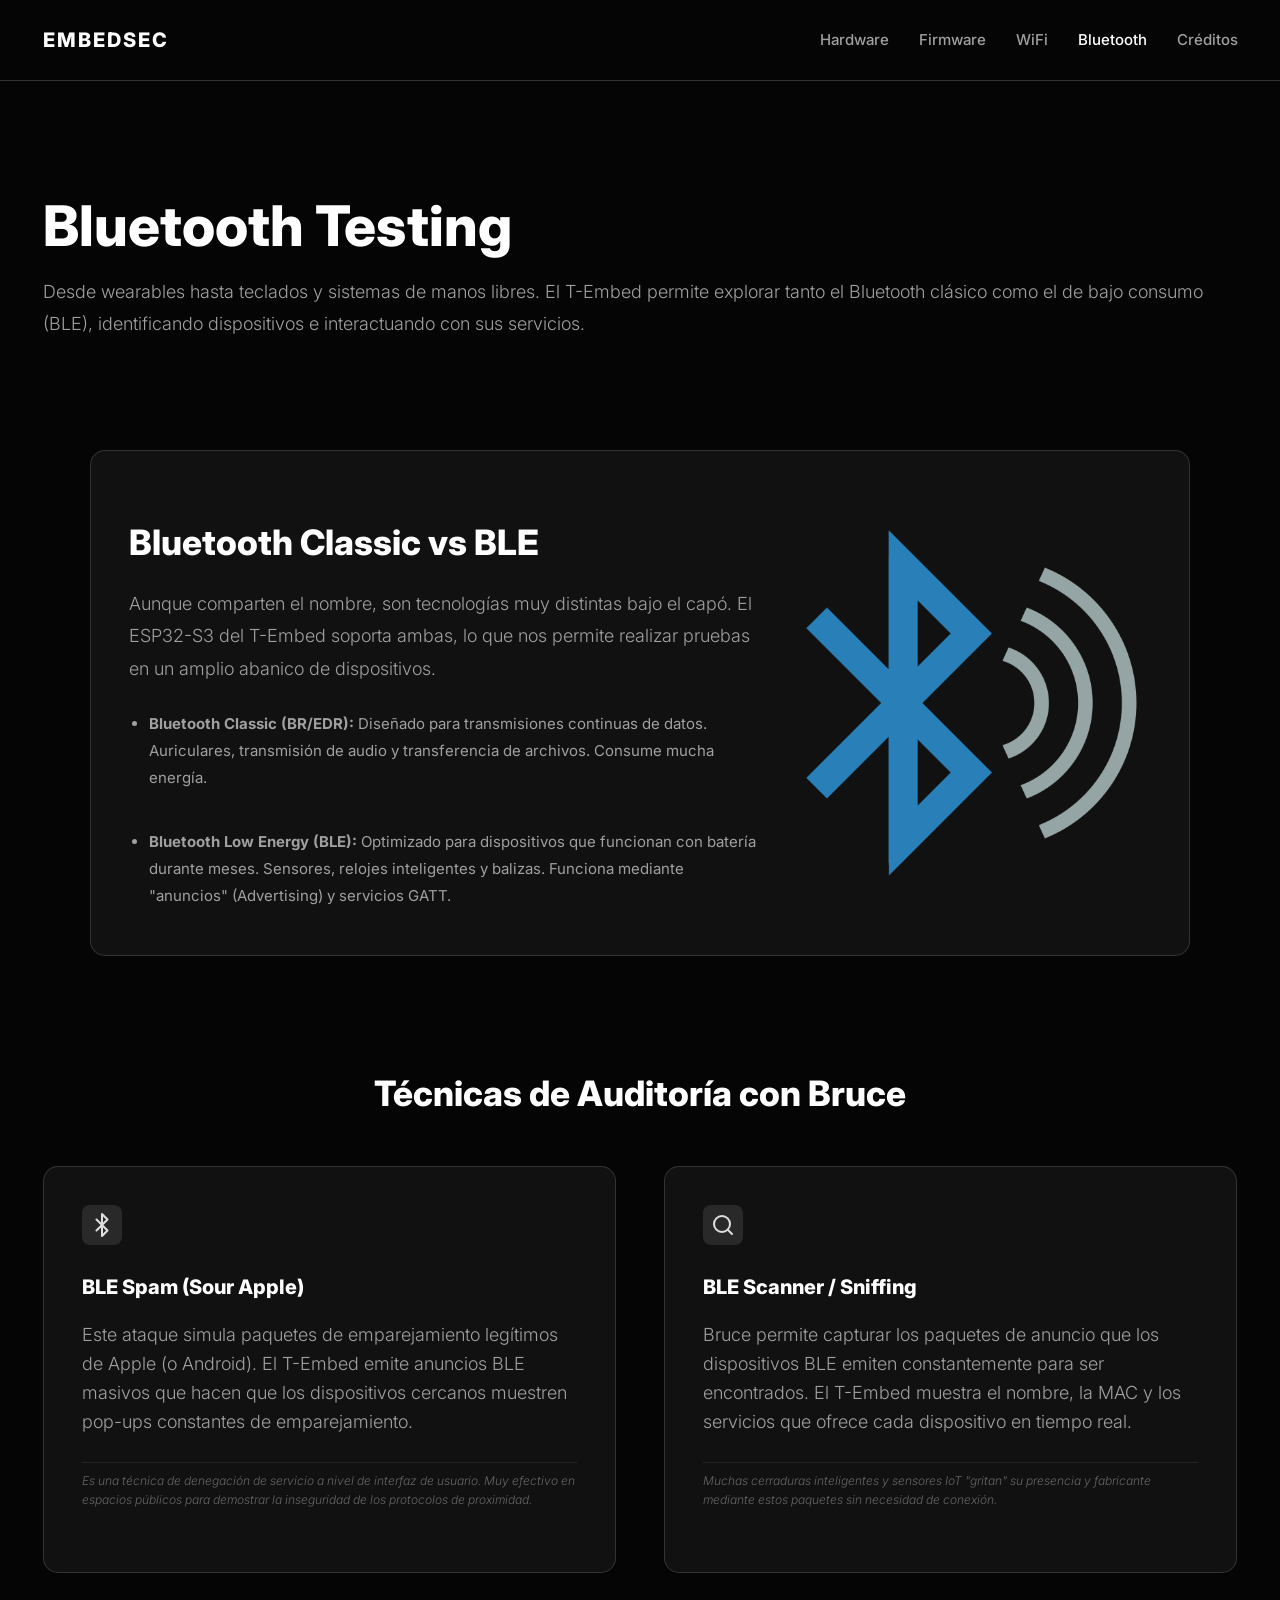
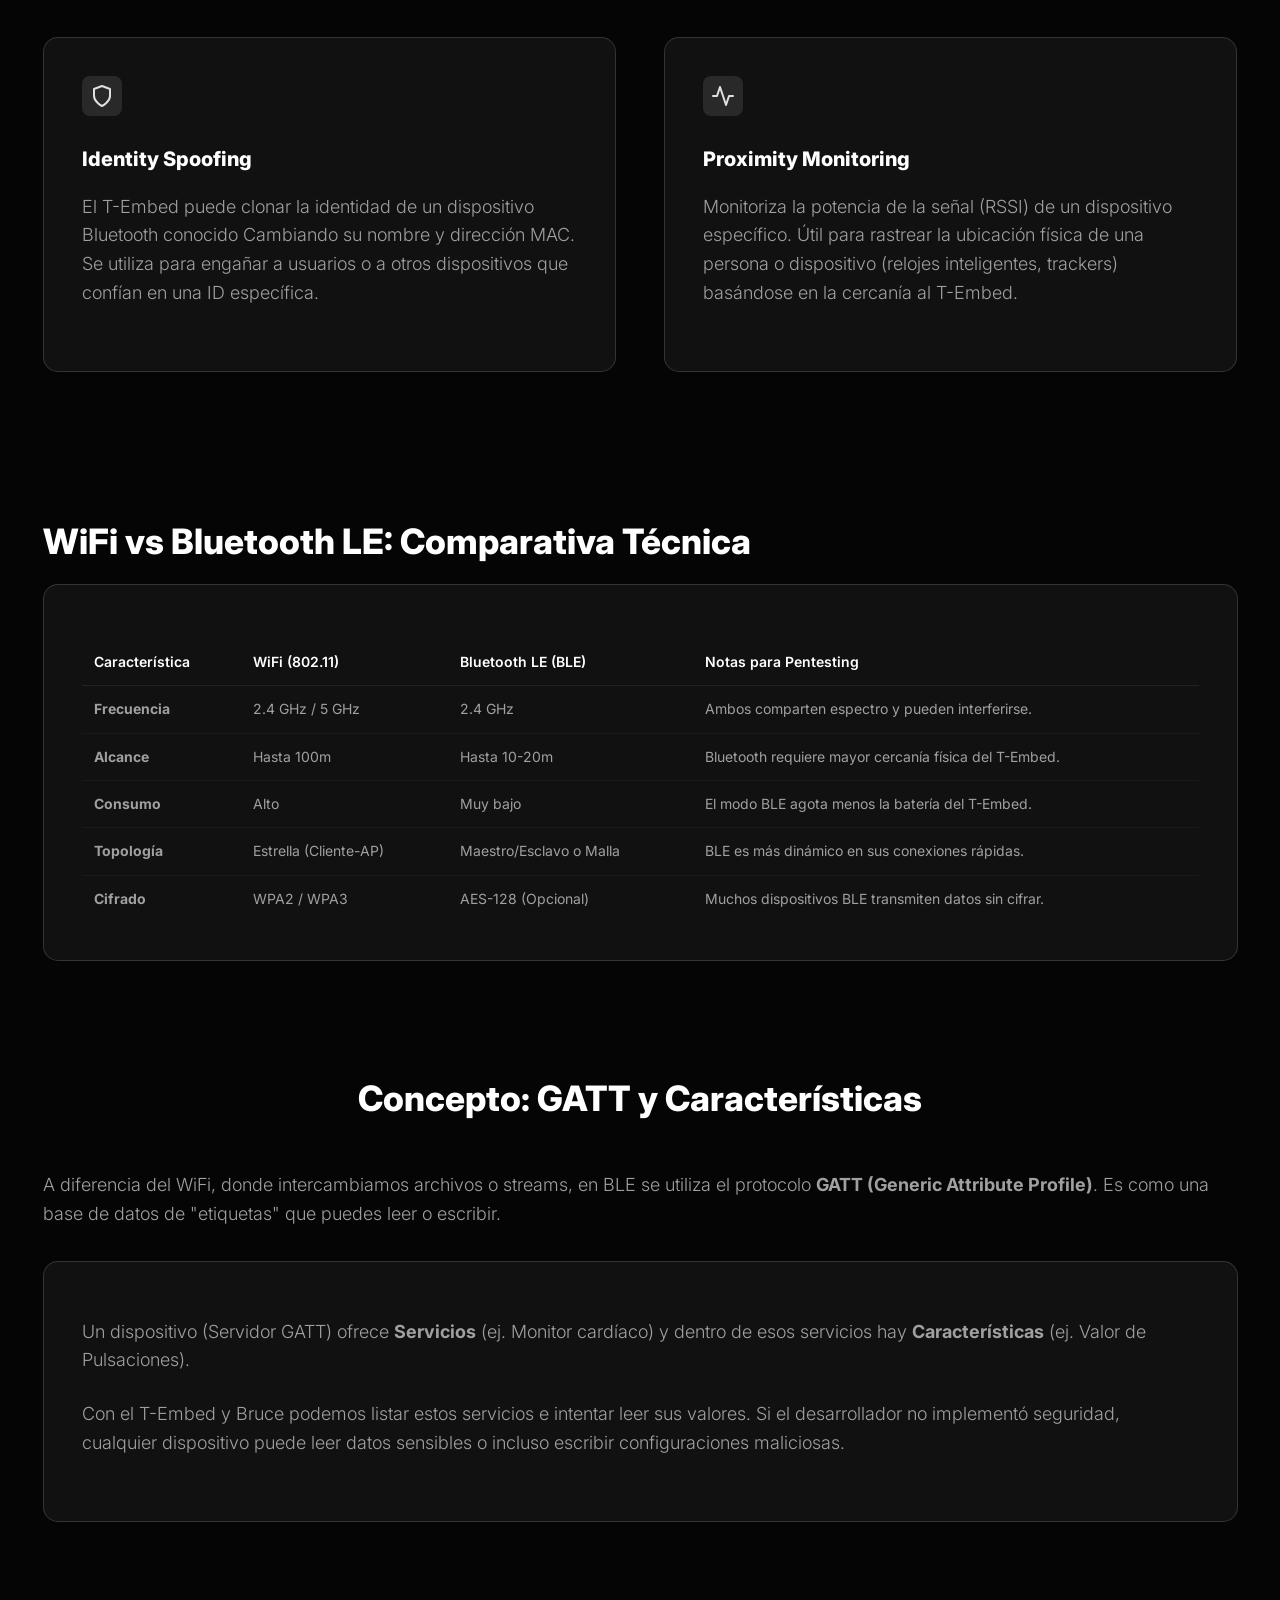
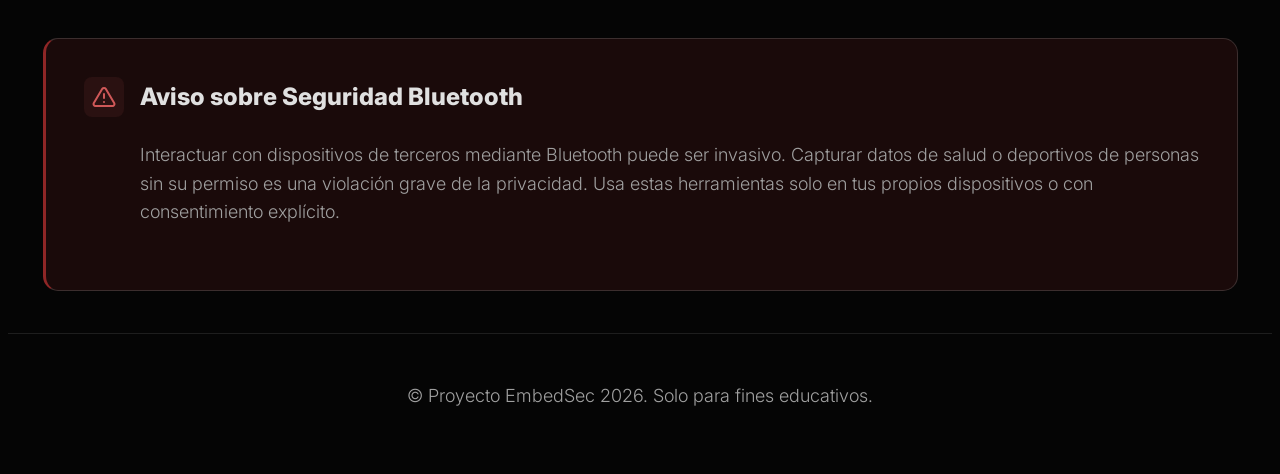
==== html/bluetooth.html @ 403e5043 "He añadido las dos paginas de la ultima entrega con su correspondiente css (no he creado un js apart" ====
<!DOCTYPE html>
<html lang="es">

<head>
    <meta charset="UTF-8">
    <title>EmbedSec | Bluetooth</title>
    <link rel="stylesheet" href="../css/estilos.css">
</head>

<body>
    <!-- barra de navegación -->
    <nav class="barra-arriba">
        <div class="caja">
            <a href="index.html" class="logo">EmbedSec</a>
            <div class="enlaces-menu">
                <a href="index.html">Hardware</a>
                <a href="firmware.html">Firmware</a>
                <a href="wiffi.html">WiFi</a>
                <a href="bluetooth.html" class="activo">Bluetooth</a>
                <a href="creditos.html">Créditos</a>
            </div>
        </div>
    </nav>

    <main>
        <!-- encabezado de la página -->
        <section>
            <div class="caja">
                <h1>Bluetooth Testing</h1>
                <p class="parrafo-grande">
                    Desde wearables hasta teclados y sistemas de manos libres.
                    El T-Embed permite explorar tanto el Bluetooth clásico como el de bajo consumo (BLE),
                    identificando dispositivos e interactuando con sus servicios.
                </p>
            </div>
        </section>

        <!-- Tarjeta Classic vs BLE -->
        <section>
            <div class="caja">
                <div class="tarjeta-cristal tarjeta-intro">
                    <div class="grid-dos-columnas">
                        <div>
                            <h2 class="titulo-ajustado">Bluetooth Classic vs BLE</h2>
                            <p class="parrafo-grande">
                                Aunque comparten el nombre, son tecnologías muy distintas bajo el capó. El ESP32-S3
                                del T-Embed soporta ambas, lo que nos permite realizar pruebas en un amplio abanico
                                de dispositivos.
                            </p>
                            <ul class="lista-gris">
                                <li><strong>Bluetooth Classic (BR/EDR):</strong> Diseñado para transmisiones continuas
                                    de datos.
                                    Auriculares, transmisión de audio y transferencia de archivos. Consume mucha
                                    energía.</li>
                                <br>
                                <li><strong>Bluetooth Low Energy (BLE):</strong> Optimizado para dispositivos que
                                    funcionan
                                    con batería durante meses. Sensores, relojes inteligentes y balizas. Funciona
                                    mediante
                                    "anuncios" (Advertising) y servicios GATT.</li>
                            </ul>
                        </div>
                        <div class="contenedor-imagen">
                            <img src="../images/Logo_bluetooth.png" alt="Logo Bluetooth">
                        </div>
                    </div>
                </div>
            </div>
        </section>

        <!-- Técnicas de Auditoría Bluetooth en Bruce -->
        <section>
            <div class="caja">
                <h2 class="titulo-seccion">Técnicas de Auditoría con Bruce</h2>

                <div class="cuadricula-tarjetas">
                    <!-- BLE Spam -->
                    <div class="tarjeta-cristal">
                        <div class="icono-svg">
                            <!-- Icono "bluetooth" copiado de https://feathericons.com/, una página que proporciona iconos svg listos -->
                            <svg width="24" height="24" viewBox="0 0 24 24" fill="none" stroke="currentColor"
                                stroke-width="2" stroke-linecap="round" stroke-linejoin="round">
                                <polyline points="6.5 6.5 17.5 17.5 12 23 12 1 17.5 6.5 6.5 17.5"></polyline>
                            </svg>
                        </div>
                        <h4>BLE Spam (Sour Apple)</h4>
                        <p>
                            Este ataque simula paquetes de emparejamiento legítimos de Apple (o Android).
                            El T-Embed emite anuncios BLE masivos que hacen que los dispositivos cercanos
                            muestren pop-ups constantes de emparejamiento.
                        </p>
                        <p class="nota-requisito">
                            Es una técnica de denegación de servicio a nivel de interfaz de usuario.
                            Muy efectivo en espacios públicos para demostrar la inseguridad de los protocolos de
                            proximidad.
                        </p>
                    </div>

                    <!-- BLE Scanner -->
                    <div class="tarjeta-cristal">
                        <div class="icono-svg">
                            <!-- Icono "search" copiado de https://feathericons.com/-->
                            <svg width="24" height="24" viewBox="0 0 24 24" fill="none" stroke="currentColor"
                                stroke-width="2" stroke-linecap="round" stroke-linejoin="round">
                                <circle cx="11" cy="11" r="8"></circle>
                                <line x1="21" y1="21" x2="16.65" y2="16.65"></line>
                            </svg>
                        </div>
                        <h4>BLE Scanner / Sniffing</h4>
                        <p>
                            Bruce permite capturar los paquetes de anuncio que los dispositivos BLE emiten
                            constantemente para ser encontrados. El T-Embed muestra el nombre, la MAC
                            y los servicios que ofrece cada dispositivo en tiempo real.
                        </p>
                        <p class="nota-requisito">
                            Muchas cerraduras inteligentes y sensores IoT "gritan" su presencia y fabricante
                            mediante estos paquetes sin necesidad de conexión.
                        </p>
                    </div>
                </div>

                <div class="cuadricula-tarjetas grid-margen">
                    <!-- Spoofing -->
                    <div class="tarjeta-cristal">
                        <div class="icono-svg">
                            <!-- Icono "shield" copiado de https://feathericons.com/-->
                            <svg width="24" height="24" viewBox="0 0 24 24" fill="none" stroke="currentColor"
                                stroke-width="2" stroke-linecap="round" stroke-linejoin="round">
                                <path d="M12 22s8-4 8-10V5l-8-3-8 3v7c0 6 8 10 8 10z"></path>
                            </svg>
                        </div>
                        <h4>Identity Spoofing</h4>
                        <p>
                            El T-Embed puede clonar la identidad de un dispositivo Bluetooth conocido
                            Cambiando su nombre y dirección MAC. Se utiliza para engañar a usuarios o a otros
                            dispositivos que confían en una ID específica.
                        </p>
                    </div>

                    <!-- Proximity Monitoring -->
                    <div class="tarjeta-cristal">
                        <div class="icono-svg">
                            <!-- Icono "activity" copiado de https://feathericons.com/-->
                            <svg width="24" height="24" viewBox="0 0 24 24" fill="none" stroke="currentColor"
                                stroke-width="2" stroke-linecap="round" stroke-linejoin="round">
                                <path d="M22 12h-4l-3 9L9 3l-3 9H2"></path>
                            </svg>
                        </div>
                        <h4>Proximity Monitoring</h4>
                        <p>
                            Monitoriza la potencia de la señal (RSSI) de un dispositivo específico.
                            Útil para rastrear la ubicación física de una persona o dispositivo
                            (relojes inteligentes, trackers) basándose en la cercanía al T-Embed.
                        </p>
                    </div>
                </div>
            </div>
        </section>

        <!-- Tabla Comparativa WiFi vs BLE -->
        <section>
            <div class="caja">
                <h2>WiFi vs Bluetooth LE: Comparativa Técnica</h2>
                <div class="tarjeta-cristal">
                    <table class="tabla-comparativa">
                        <thead>
                             <tr>
                                 <th>Característica</th>
                                <th>WiFi (802.11)</th>
                                <th>Bluetooth LE (BLE)</th>
                                 <th>Notas para Pentesting</th>
                             </tr>
                        </thead>
                        <tbody>
                               <tr>
                                   <td><strong>Frecuencia</strong></td>
                                   <td>2.4 GHz / 5 GHz</td>
                                   <td>2.4 GHz</td>
                                   <td>Ambos comparten espectro y pueden interferirse.</td>
                               </tr>
                               <tr>
                                   <td><strong>Alcance</strong></td>
                                   <td>Hasta 100m</td>
                                   <td>Hasta 10-20m</td>
                                   <td>Bluetooth requiere mayor cercanía física del T-Embed.</td>
                               </tr>
                               <tr>
                                   <td><strong>Consumo</strong></td>
                                   <td>Alto</td>
                                   <td>Muy bajo</td>
                                   <td>El modo BLE agota menos la batería del T-Embed.</td>
                               </tr>
                               <tr>
                                   <td><strong>Topología</strong></td>
                                   <td>Estrella (Cliente-AP)</td>
                                   <td>Maestro/Esclavo o Malla</td>
                                   <td>BLE es más dinámico en sus conexiones rápidas.</td>
                               </tr>
                               <tr>
                                   <td><strong>Cifrado</strong></td>
                                   <td>WPA2 / WPA3</td>
                                   <td>AES-128 (Opcional)</td>
                                   <td>Muchos dispositivos BLE transmiten datos sin cifrar.</td>
                               </tr>
                        </tbody>
                    </table>
                </div>
            </div>
        </section>

        <!-- Curiosidades BLE -->
        <section>
            <div class="caja">
                <h2 class="titulo-seccion">Concepto: GATT y Características</h2>
                <p>
                    A diferencia del WiFi, donde intercambiamos archivos o streams, en BLE
                    se utiliza el protocolo <strong>GATT (Generic Attribute Profile)</strong>.
                    Es como una base de datos de "etiquetas" que puedes leer o escribir.
                </p>
                <div class="cuadricula-tarjetas seccion-una-columna">
                    <div class="tarjeta-cristal">
                        <p>
                            Un dispositivo (Servidor GATT) ofrece <strong>Servicios</strong> (ej. Monitor cardíaco)
                            y dentro de esos servicios hay <strong>Características</strong> (ej. Valor de Pulsaciones).
                        </p>
                        <p>
                            Con el T-Embed y Bruce podemos listar estos servicios e intentar leer sus valores.
                            Si el desarrollador no implementó seguridad, cualquier dispositivo puede leer datos
                            sensibles o incluso escribir configuraciones maliciosas.
                        </p>
                    </div>
                </div>
            </div>
        </section>

        <!-- aviso legal -->
        <section>
            <div class="caja">
                <div class="tarjeta-cristal borde-atencion">
                    <div class="cabecera-atencion">
                        <div class="icono-svg">
                            <!-- Icono "alert-triangle" copiado de https://feathericons.com/, una página que proporciona iconos svg listos -->
                            <svg width="24" height="24" viewBox="0 0 24 24" fill="none" stroke="currentColor"
                                stroke-width="2" stroke-linecap="round" stroke-linejoin="round">
                                <path
                                    d="M10.29 3.86L1.82 18a2 2 0 0 0 1.71 3h16.94a2 2 0 0 0 1.71-3L13.71 3.86a2 2 0 0 0-3.42 0z">
                                </path>
                                <line x1="12" y1="9" x2="12" y2="13"></line>
                                <line x1="12" y1="17" x2="12.01" y2="17"></line>
                            </svg>
                        </div>
                        <h2>Aviso sobre Seguridad Bluetooth</h2>
                    </div>
                    <div class="contenido-legal">
                        <p>
                            Interactuar con dispositivos de terceros mediante Bluetooth puede ser invasivo.
                            Capturar datos de salud o deportivos de personas sin su permiso es una violación
                            grave de la privacidad. Usa estas herramientas solo en tus propios dispositivos
                            o con consentimiento explícito.
                        </p>
                    </div>
                </div>
            </div>
        </section>
    </main>

    <!-- Pie de página -->
    <footer>
        <div class="caja">
            <p>&copy; Proyecto EmbedSec 2026. Solo para fines educativos.</p>
        </div>
    </footer>
</body>

</html>
---- css/estilos.css ----
/* CSS del proyecto EmbedSec - Colores: negro, gris oscuro, gris claro, blanco */

/* Importar fuente Inter desde Google Fonts (copiado de fonts.google.com) */
@import url('https://fonts.googleapis.com/css2?family=Inter:wght@300;400;600;800&display=swap');

body {
    background-color: #050505;
    color: #ffffff;
    font-family: 'Inter', sans-serif;
    line-height: 1.6;
}

img {
    max-width: 100%;
    height: auto;
}

h1,
h2,
h3,
h4 {
    color: #ffffff;
    font-weight: 800;
    margin-bottom: 15px;
}

h1 {
    font-size: 56px;
    line-height: 1.1;
}

h2 {
    font-size: 35px;
    margin-top: 25px;
}

h3 {
    font-size: 28px;
}

h4 {
    font-size: 20px;
}

p {
    color: #a0a0a0;
    margin-bottom: 25px;
    font-size: 18px;
    font-weight: 300;
}

.caja {
    max-width: 1195px;
    margin: 0 auto;
    padding: 0 30px;
}

main {
    padding-top: 100px;
}

section {
    padding: 42px 0;
    position: relative;
}

/* Navegación */
.barra-arriba {
    position: fixed;
    top: 0;
    left: 0;
    width: 100%;
    padding: 24px 0;
    background: #050505;
    z-index: 1000;
    border-bottom: 1px solid #333333;
    transition: all 0.3s ease;
}

.barra-arriba .caja {
    display: flex;
    justify-content: space-between;
    align-items: center;
}

.logo {
    font-weight: 800;
    font-size: 20px;
    text-transform: uppercase;
    letter-spacing: 2px;
    text-decoration: none;
    color: #ffffff;
}

.enlaces-menu {
    display: flex;
}

.enlaces-menu a {
    text-decoration: none;
    color: #a0a0a0;
    font-size: 15px;
    font-weight: 500;
    transition: color 0.3s ease;
    margin-left: 30px;
}

.enlaces-menu a:first-child {
    margin-left: 0;
}

.enlaces-menu a:hover,
.enlaces-menu a.activo {
    color: #ffffff;
}

/* Tarjetas */
.cuadricula-tarjetas {
    display: flex;
    flex-wrap: wrap;
    margin-top: 32px;
}

.cuadricula-tarjetas>.tarjeta-cristal {
    width: 48%;
    margin-right: 4%;
    margin-bottom: 32px;
}

.cuadricula-tarjetas>.tarjeta-cristal:nth-child(even) {
    margin-right: 0;
}

.tarjeta-cristal {
    background: #111111;
    border: 1px solid rgba(255, 255, 255, 0.15);
    padding: 38px;
    border-radius: 15px;
    transition: all 0.3s ease;
    box-sizing: border-box;
}

.tarjeta-cristal:hover {
    position: relative;
    top: -8px;
    background: #1a1a1a;
    border-color: rgba(255, 255, 255, 0.2);
}

/* Botones */
.boton {
    display: inline-block;
    padding: 16px 40px;
    background: #ffffff;
    color: #050505;
    text-decoration: none;
    font-weight: 600;
    border-radius: 50px;
    font-size: 14px;
    letter-spacing: 1px;
    margin-top: 15px;
}

.boton-github {
    background-color: #24292e;
    color: white;
    border: 1px solid rgba(255, 255, 255, 0.2);
    display: inline-block;
}

.boton-github:hover {
    background-color: #000;
}

/* Imágenes y diagramas */
.caja-diagrama {
    width: 100%;
    margin: 32px 0;
    border-radius: 12px;
    position: relative;
    border: 1px solid rgba(255, 255, 255, 0.15);
    overflow: hidden;
}

.espacio-diagrama {
    width: 100%;
    min-height: 400px;
    background: #151515;
    display: flex;
    flex-direction: column;
    align-items: center;
    justify-content: center;
    color: #a0a0a0;
    padding: 12px 12px;
}

.espacio-diagrama img {
    max-height: 100%;
}

.pie-diagrama {
    padding: 16px;
    background: rgba(0, 0, 0, 0.7);
    font-size: 13px;
    color: #ffffff;
    text-align: center;
}

/* Footer */
footer {
    padding: 30px 0;
    border-top: 1px solid rgba(255, 255, 255, 0.1);
    text-align: center;
    color: #a0a0a0;
    font-size: 14px;
}

/* Portada */
.cuadricula-portada {
    display: flex;
    align-items: center;
}

.cuadricula-portada .texto-portada {
    width: 48%;
    margin-right: 4%;
}

.cuadricula-portada .imagen-portada {
    width: 48%;
}

.imagen-portada {
    display: flex;
    justify-content: center;
}

.imagen-portada img {
    max-height: 500px;
}

/* Clases auxiliares */
.tarjeta-intro {
    max-width: 1100px;
    margin: 0 auto;
}

.grid-dos-columnas {
    display: flex;
    align-items: center;
}

.grid-dos-columnas>div:first-child {
    width: calc(100% - 390px);
    margin-right: 40px;
}

.grid-dos-columnas>div:last-child {
    width: 350px;
}

.titulo-ajustado {
    margin-bottom: 16px;
}

.titulo-seccion {
    text-align: center;
    margin-bottom: 45px;
}

.subtitulo-tarjeta {
    margin-top: 24px;
    font-size: 18px;
}

.parrafo-grande {
    font-size: 18px;
    line-height: 1.8;
}

.parrafo-espaciado {
    font-size: 18px;
    line-height: 1.8;
    margin-top: 24px;
}

.parrafo-margen {
    margin-top: 16px;
}

.parrafo-destacado {
    font-size: 16px;
    font-weight: 600;
    color: #d1d1d1;
    margin-bottom: 32px;
}

.parrafo-legal-small {
    font-size: 13px;
    color: #666;
    margin-top: 32px;
    line-height: 1.5;
}

.lista-intro {
    font-size: 17px;
    line-height: 1.8;
    color: #a0a0a0;
    margin-top: 16px;
    margin-left: 20px;
}

.lista-gris {
    list-style-type: disc;
    list-style-position: outside;
    padding-left: 20px;
    margin: 0;
    line-height: 1.8;
    color: #a0a0a0;
}

.lista-gris li {
    margin-bottom: 8px;
    font-size: 15px;
    color: #a0a0a0;
}

.lista-enlaces {
    list-style: none;
    padding: 0;
    margin: 0;
}

.lista-enlaces li {
    margin-bottom: 12px;
}

.lista-enlaces a {
    color: #a0a0a0;
    text-decoration: none;
    border-bottom: 1px solid rgba(255, 255, 255, 0.1);
    padding-bottom: 2px;
    transition: all 0.2s ease;
}

.lista-enlaces a:hover {
    color: #fff;
    border-bottom-color: #fff;
}

.lista-enlaces a.desactivado {
    color: #555;
    border-bottom-color: transparent;
    cursor: default;
}

.contenedor-imagen {
    display: flex;
    justify-content: center;
    align-items: center;
}

.grid-margen {
    margin-top: 32px;
}

.margen-arriba {
    margin-top: 40px;
}

.texto-portada-grande {
    font-size: 24px;
    max-width: 600px;
}

.parrafo-centrado {
    text-align: center;
    color: #a0a0a0;
}

.parrafo-centrado-offset {
    text-align: center;
    color: #a0a0a0;
    margin-bottom: 32px;
}

.parrafo-instrucciones {
    text-align: center;
    color: #666;
    font-size: 14px;
    margin-top: 10px;
}

.logo-bruce {
    max-width: 250px;
    display: block;
    margin: 0 auto;
}

.contenedor-scroll-horizontal {
    overflow-x: auto;
}

.seccion-una-columna .tarjeta-cristal {
    display: block;
    width: 100%;
    margin-right: 0;
}

/*============================================*/
/* --- PAGINA FIRMWARE, ENTREGA 2 --- */
/*============================================*/

/* Iconos SVG */
.icono-svg {
    display: flex;
    align-items: center;
    justify-content: center;
    width: 40px;
    height: 40px;
    background: rgba(255, 255, 255, 0.1);
    border-radius: 8px;
    margin-bottom: 16px;
    color: #e0e0e0;
}

.nota-requisito {
    font-size: 12px;
    color: #666;
    margin-top: 12px;
    font-style: italic;
    border-top: 1px solid rgba(255, 255, 255, 0.1);
    padding-top: 8px;
}

/* Tabla comparativa */
.tabla-comparativa {
    width: 100%;
    border-collapse: collapse;
    margin-top: 16px;
    font-size: 14px;
}

.tabla-comparativa th {
    text-align: left;
    padding: 12px;
    border-bottom: 1px solid rgba(255, 255, 255, 0.1);
    color: #fff;
    font-weight: 600;
}

.tabla-comparativa td {
    padding: 12px;
    border-bottom: 1px solid rgba(255, 255, 255, 0.03);
    color: #a0a0a0;
}

.tabla-comparativa tr:last-child td {
    border-bottom: none;
}

/* Sección legal */
.borde-atencion {
    border-left: 3px solid #8f2626;
    background: rgba(20, 5, 5, 0.4);
}

.cabecera-atencion {
    display: flex;
    align-items: center;
    margin-bottom: 24px;
}

.cabecera-atencion .icono-svg {
    background: #2a1111;
    /* Color rojizo oscuro sólido */
    color: #cf5858;
    margin-bottom: 0;
    margin-right: 16px;
}

.cabecera-atencion h2 {
    margin: 0;
    font-size: 24px;
    color: #e0e0e0;
}

.contenido-legal {
    padding-left: 56px;
}

/* --- SIMULADOR FIRMWARE --- */

.simulador-contenedor {
    display: flex;
    justify-content: center;
    margin-top: 32px;
    margin-bottom: 32px;
    flex-direction: column;
    /* Para apilar elementos uno debajo del otro */
    align-items: center;
}

.dispositivo-real {
    position: relative;
    display: inline-block;
    max-width: 600px;
}

.imagen-fondo-tembed {
    display: block;
    max-width: 100%;
    height: auto;
    filter: brightness(0.9);
    /* Para oscurecer un poco la imagen de fondo */
}

.pantalla-bruce.pantalla-superpuesta {
    position: absolute;
    top: 28%;
    left: 21.5%;
    width: 40%;
    height: 47%;
    background-color: black;
    color: #E050E0;
    font-family: 'Courier New', Courier, monospace;
    display: flex;
    flex-direction: column;
    overflow: hidden;
    z-index: 10;
    border: none;
    padding: 0;
}

.pantalla-bruce .barra-estado {
    display: flex;
    justify-content: space-between;
    align-items: center;
    padding: 2px 4px;
    font-size: 10px;
    height: 14px;
}

.barra-estado .bateria {
    color: #00FF00;
}

.texto-negrita {
    font-weight: bold;
}

.pantalla-bruce .menu-lista {
    display: flex;
    flex-direction: column;
    align-items: center;
    width: 100%;
}

.menu-caja {
    width: 85%;
    border: 1px solid #E050E0;
    border-radius: 4px;
    padding: 4px 2px;
    background: black;
    display: flex;
    flex-direction: column;
    justify-content: flex-start;
    height: auto;
}

.menu-caja .opcion {
    margin-bottom: 1px;
}

.menu-caja .opcion:last-child {
    margin-bottom: 0;
}

.opcion {
    font-size: 11px;
    line-height: 1.2;
    padding: 2px 4px;
    color: #E050E0;
    display: flex;
    align-items: center;
    min-height: 16px;
    border-radius: 2px;
    cursor: default;
    background: transparent;
}

.opcion.activa {
    font-weight: bold;
}

.pantalla-bruce .pie-pantalla {
    font-size: 10px;
    text-align: center;
    padding-bottom: 2px;
    padding-top: 2px;
    color: #999;
}

.zona-click {
    position: absolute;
    cursor: pointer;
    z-index: 20;
    border-radius: 50%;
}

.zona-arriba {
    top: 32%;
    right: 15%;
    width: 10%;
    height: 10%;
}

.zona-abajo {
    top: 62%;
    right: 15%;
    width: 10%;
    height: 10%;
}

.zona-centro {
    top: 43%;
    right: 15%;
    width: 10%;
    height: 14%;
    border-radius: 10%;
}

.zona-click:hover {
    background: rgba(69, 47, 77, 0.1);
}

.menu-carrusel {
    display: flex;
    flex-direction: column;
    align-items: center;
    justify-content: center;
    height: 100%;
    width: 100%;
}

.flecha-nav {
    position: absolute;
    top: 50%;
    margin-top: -8px;
    /* La mitad de la altura (16px / 2) */
    width: 16px;
    height: 16px;
    display: flex;
    align-items: center;
    justify-content: center;
}

.flecha-nav svg {
    width: 100%;
    height: 100%;
    display: block;
}

.flecha-nav.izq {
    left: 6px;
}

.flecha-nav.der {
    right: 6px;
}

.icono-grande {
    width: 64px;
    height: 64px;
    display: flex;
    align-items: center;
    justify-content: center;
    margin-bottom: 5px;
}

.icono-grande svg {
    width: 100%;
    height: 100%;
}

.titulo-icono {
    font-size: 14px;
    font-weight: bold;
    text-transform: uppercase;
    letter-spacing: 1px;
    font-family: 'Courier New', Courier, monospace;
}

.oculto {
    display: none !important;
}

.pantalla-terminal {
    width: 100%;
    height: 100%;
    display: flex;
    flex-direction: column;
    padding: 2px 4px;
    text-align: left;
    overflow: hidden;
}

.terminal-header {
    border-bottom: 1px dashed #E050E0;
    margin-bottom: 2px;
    font-weight: bold;
    text-align: center;
    font-size: 11px;
    padding-bottom: 2px;
}

.terminal-log {
    height: calc(100% - 30px);
    /* 100% menos header y márgenes */
    overflow-y: hidden;
    display: flex;
    flex-direction: column;
    justify-content: flex-start;
    font-size: 9px;
    line-height: 1.1;
}

.terminal-log>div {
    margin-bottom: 1px;
}

/*============================================*/
/* --- PAGINA WIFI, ENTREGA 3 ---             */
/*============================================*/

.diagrama-contenedor-flex {
    display: flex;
    align-items: flex-start;
    justify-content: center;
    padding: 30px;
    width: 100%;
    box-sizing: border-box;
}

.diagrama-caja {
    background: #1a1a1a;
    border: 1px solid #444;
    border-radius: 8px;
    padding: 20px;
    text-align: center;
    min-width: 120px;
}

.diagrama-flecha {
    flex: 1;
    position: relative;
    height: 80px;
    min-width: 100px;
    margin: 0 10px;
}

.diagrama-linea {
    border-top: 2px dashed #8f2626;
    position: absolute;
    width: 100%;
    top: 50%;
}

.diagrama-punta {
    position: absolute;
    right: -4px;
    top: 58%;
    transform: translateY(-60%);
    color: #8f2626;
    font-size: 18px;
}

.diagrama-paquete {
    position: absolute;
    width: 12px;
    height: 12px;
    background: #cf5858;
    border-radius: 50%;
    top: 50%;
    transform: translateY(-50%);
    left: 0;
}

.diagrama-texto-flecha {
    position: absolute;
    width: 100%;
    text-align: center;
    top: -22px;
    color: #cf5858;
    font-size: 11px;
    margin: 0;
}

.diagrama-titulo {
    color: #fff;
    font-weight: bold;
    margin: 0;
}

.diagrama-subtitulo {
    color: #a0a0a0;
    font-size: 12px;
    margin: 5px 0 0 0;
}

.diagrama-etiqueta {
    color: #a0a0a0;
    font-size: 11px;
    margin: 3px 0 0 0;
}

.diagrama-etiqueta-gris {
    color: #555;
    font-size: 11px;
    margin: 3px 0 0 0;
}

.diagrama-columna {
    display: flex;
    flex-direction: column;
    align-items: center;
}

.diagrama-linea-vertical {
    border-left: 2px dashed #555;
    height: 35px;
    margin: 4px 0;
}

.diagrama-texto-centrado {
    text-align: center;
}

.diagrama-titulo-router {
    color: #fff;
    font-weight: bold;
    margin: 6px 0 0 0;
    font-size: 13px;
}

/*================================================*/
/* --- PAGINA BLUETOOTH y CREDITOS, ENTREGA 4 --- */
/*================================================*/

.contenedor-imagen {
    display: flex;
    justify-content: center;
    align-items: center;
}

.seccion-una-columna .tarjeta-autor {
    display: flex;
    align-items: center;
    gap: 40px;
}

.autor-texto {
    width: 60%;
}

.autor-foto-contenedor {
    width: 200px;
    display: flex;
    align-items: center;
    justify-content: center;
}

.foto-autor {
    width: 180px;
    height: 180px;
    border-radius: 50%;
    object-fit: cover;
    object-position: top;
    border: 3px solid #222222;
}

.nota-requisito {
    font-size: 12px;
    color: #666;
    margin-top: 12px;
    font-style: italic;
    border-top: 1px solid #222222;
    padding-top: 8px;
}

/* Tabla comparativa */
.tabla-comparativa {
    width: 100%;
    border-collapse: collapse;
    margin-top: 16px;
    font-size: 14px;
}

.tabla-comparativa th {
    text-align: left;
    padding: 12px;
    border-bottom: 1px solid #222222;
    color: #fff;
    font-weight: 600;
}

.tabla-comparativa td {
    padding: 12px;
    border-bottom: 1px solid #1a1a1a;
    color: #a0a0a0;
}

.tabla-comparativa tr:last-child td {
    border-bottom: none;
}

/* Sección legal */
.borde-atencion {
    border-left: 3px solid #8f2626;
    background: #1a0a0a;
}

.cabecera-atencion {
    display: flex;
    align-items: center;
    margin-bottom: 24px;
}

.cabecera-atencion .icono-svg {
    background: #2a1111;
    color: #cf5858;
    margin-bottom: 0;
    margin-right: 16px;
}

.cabecera-atencion h2 {
    margin: 0;
    font-size: 24px;
    color: #e0e0e0;
}

.contenido-legal {
    padding-left: 56px;
}

/* --- CLASES PARA EL FORMULARIO DE CREDITOS --- */
.margen-arriba-20 {
    margin-top: 20px;
}

.campo-formulario {
    margin-bottom: 20px;
}

.etiqueta-formulario {
    display: block;
    color: #a0a0a0;
    font-size: 14px;
    margin-bottom: 6px;
}

.entrada-formulario {
    width: 100%;
    padding: 10px 14px;
    background: #1a1a1a;
    border: 1px solid #444;
    border-radius: 6px;
    color: #fff;
    font-size: 14px;
    box-sizing: border-box;
}

.entrada-formulario:focus {
    border-color: #cf5858;
    outline: none;
}

.campo-mensaje {
    margin-bottom: 24px;
}

.input-area-mensaje {
    resize: vertical;
}

.boton-enviar {
    background: #cf5858;
    color: #fff;
    border: none;
    border-radius: 6px;
    padding: 12px 28px;
    font-size: 15px;
    font-weight: bold;
    cursor: pointer;
}

.boton-enviar:hover {
    background: #b54949;
}

.boton-enviar:active {
    transform: scale(0.98);
}
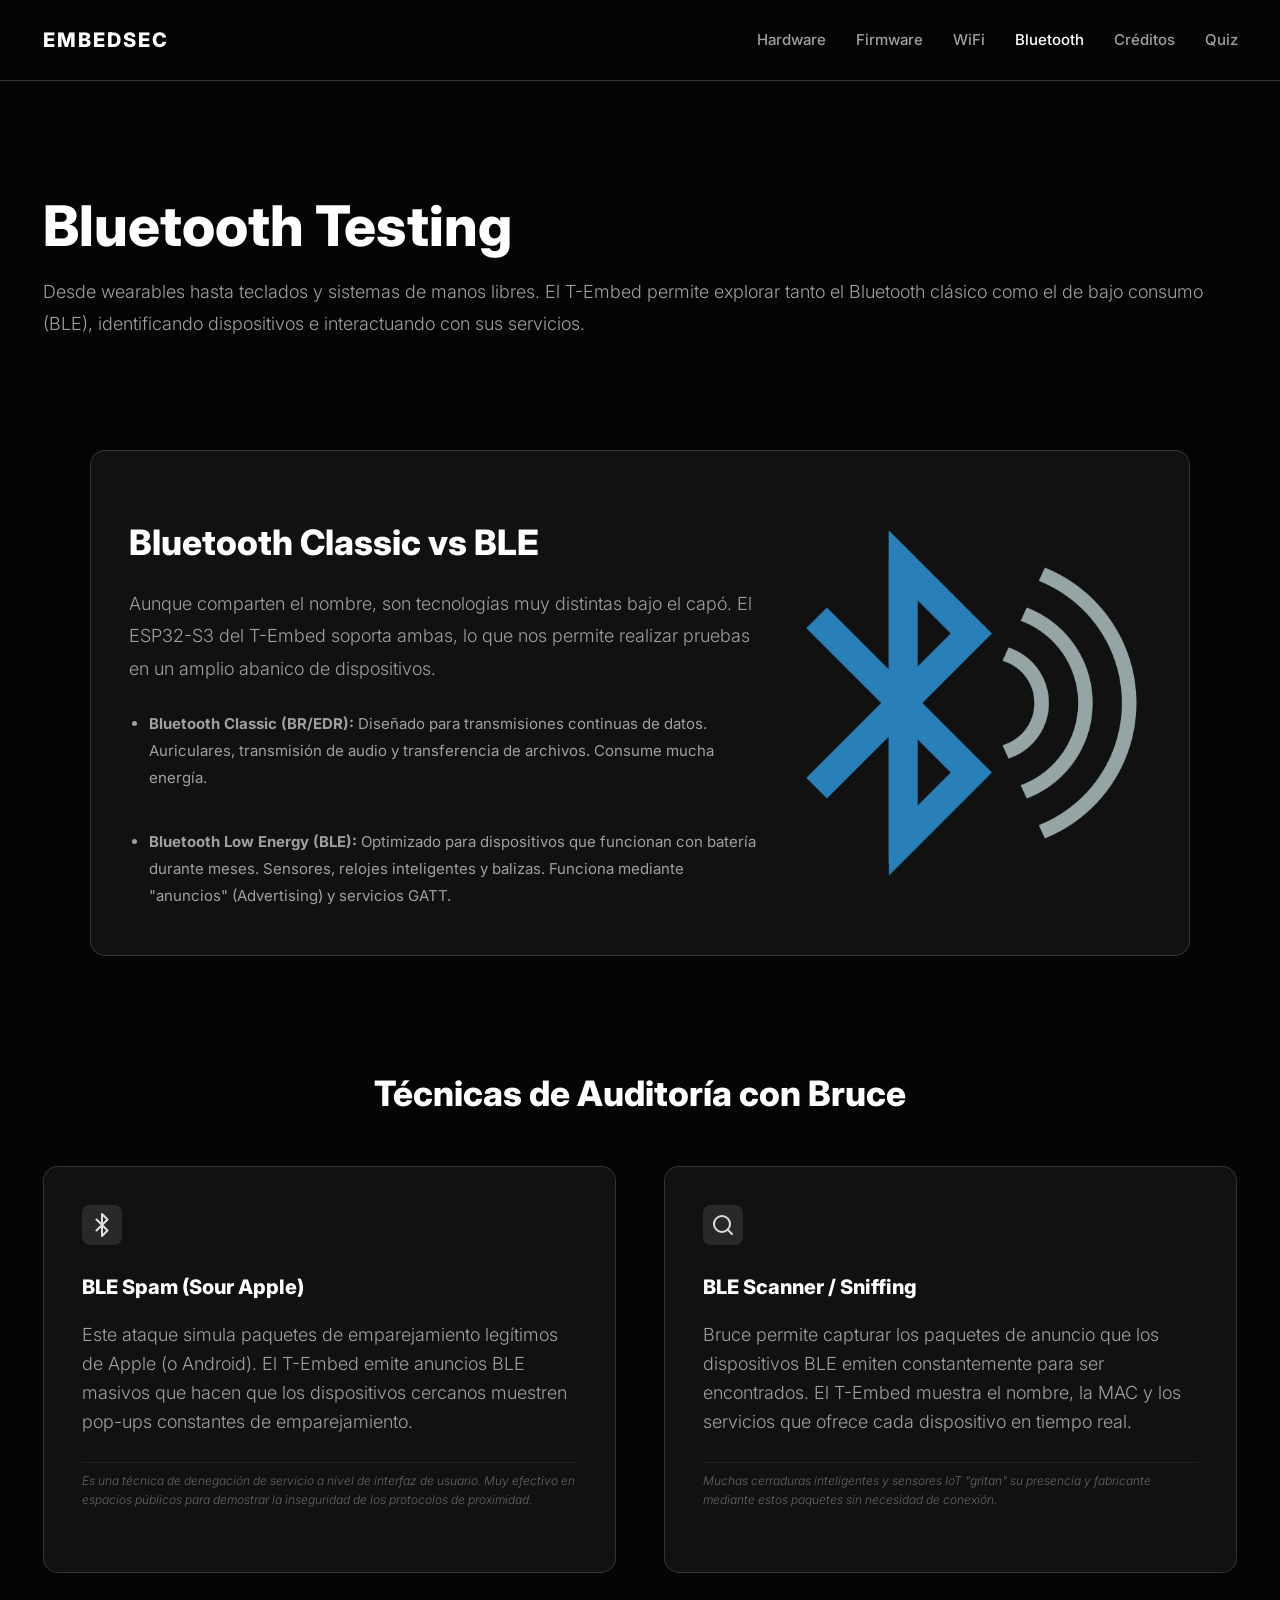
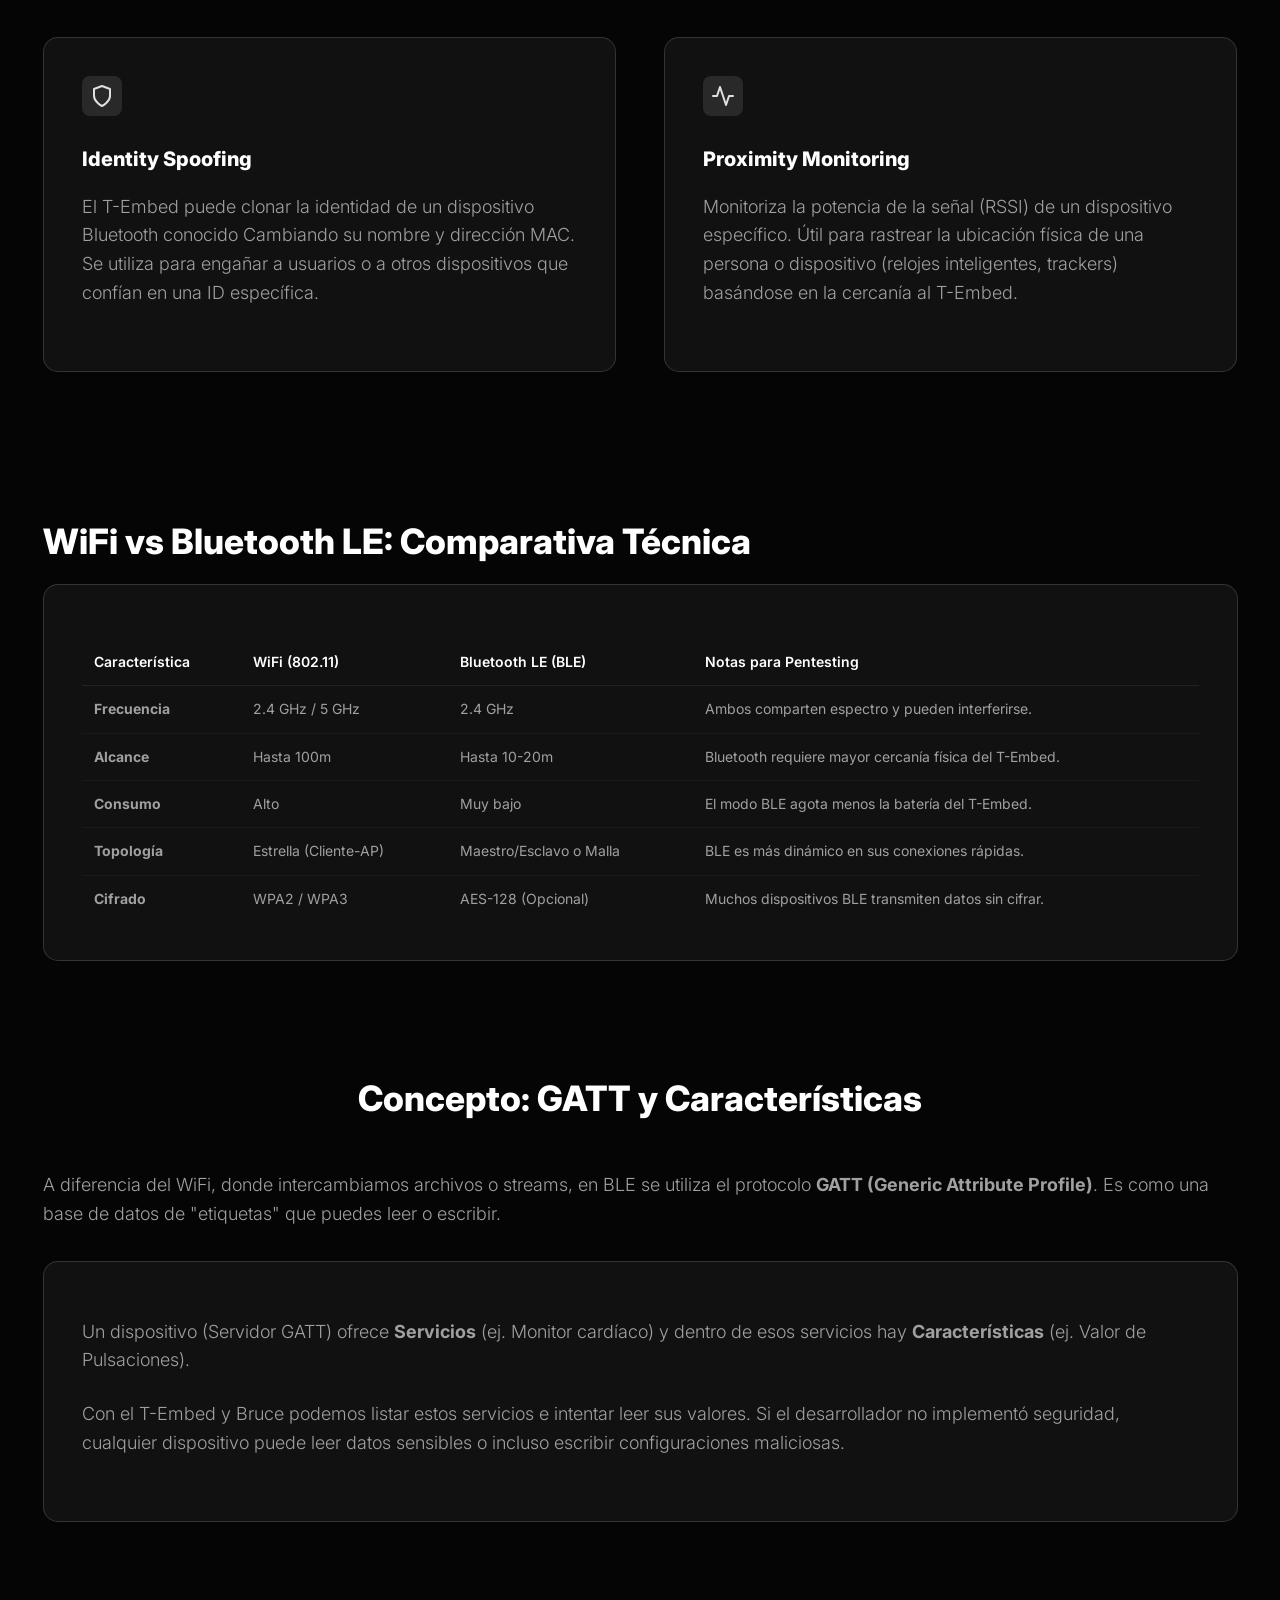
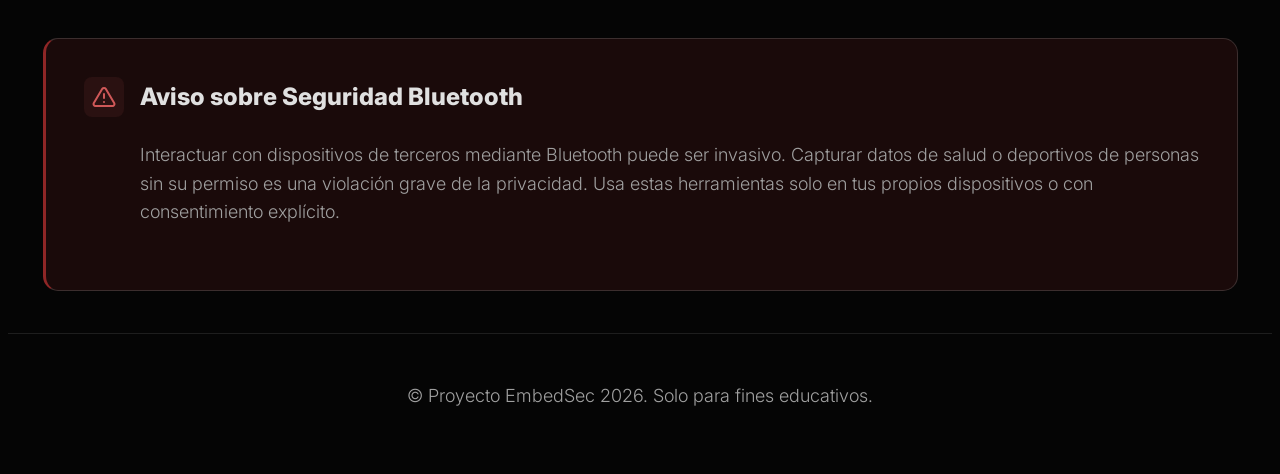
==== commit 3209f10c: "En este ultimo merge he realizado la extensión final del proyecto, dotando a la web de un quiz para " ====
--- a/html/bluetooth.html
+++ b/html/bluetooth.html
@@ -11,13 +11,14 @@
     <!-- barra de navegación -->
     <nav class="barra-arriba">
         <div class="caja">
-            <a href="index.html" class="logo">EmbedSec</a>
+            <a href="Index-y-Hardware.html" class="logo">EmbedSec</a>
             <div class="enlaces-menu">
-                <a href="index.html">Hardware</a>
+                <a href="Index-y-Hardware.html">Hardware</a>
                 <a href="firmware.html">Firmware</a>
                 <a href="wiffi.html">WiFi</a>
                 <a href="bluetooth.html" class="activo">Bluetooth</a>
                 <a href="creditos.html">Créditos</a>
+                <a href="quiz.html">Quiz</a>
             </div>
         </div>
     </nav>
--- a/css/estilos.css
+++ b/css/estilos.css
@@ -979,10 +979,6 @@
     margin-bottom: 24px;
 }
 
-.input-area-mensaje {
-    resize: vertical;
-}
-
 .boton-enviar {
     background: #cf5858;
     color: #fff;
@@ -1000,4 +996,79 @@
 
 .boton-enviar:active {
     transform: scale(0.98);
-}+}
+
+/*================================================*/
+/* --- PAGINA QUIZ, ENTREGA EXTRA --- */
+/*================================================*/
+
+.texto-pregunta-quiz {
+    font-size: 20px;
+    color: #e0e0e0;
+    font-weight: bold;
+    margin-bottom: 24px;
+}
+
+.opciones-quiz {
+    display: flex;
+    flex-direction: column;
+    gap: 10px;
+    margin-bottom: 20px;
+}
+
+.opcion-quiz {
+    background: #1a1a1a;
+    border: 1px solid #333;
+    border-radius: 6px;
+    padding: 12px 16px;
+    color: #a0a0a0;
+    font-size: 15px;
+    cursor: pointer;
+    text-align: left;
+    font-family: inherit;
+}
+
+.opcion-quiz:hover {
+    border-color: #cf5858;
+    color: #fff;
+}
+
+/* color verde cuando la opción es correcta */
+.opcion-correcta {
+    background: #0a2a0a;
+    border-color: #4caf50 !important; /* el !important se usa para sobreescribir el borde por defecto, ya lo aprendí en entregas anteriores */
+    color: #4caf50 !important;
+}
+
+/* color rojo cuando la opción es incorrecta */
+.opcion-incorrecta {
+    background: #2a0a0a;
+    border-color: #cf5858 !important;
+    color: #cf5858 !important;
+}
+
+.feedback-quiz {
+    padding: 10px 16px;
+    border-radius: 6px;
+    font-size: 14px;
+    margin-top: 8px;
+}
+
+.feedback-correcto {
+    background: #0a2a0a;
+    color: #4caf50;
+    border: 1px solid #4caf50;
+}
+
+.feedback-incorrecto {
+    background: #2a0a0a;
+    color: #cf5858;
+    border: 1px solid #8f2626;
+}
+
+.texto-resultado-quiz {
+    font-size: 24px;
+    color: #e0e0e0;
+    font-weight: bold;
+    margin-bottom: 16px;
+}
